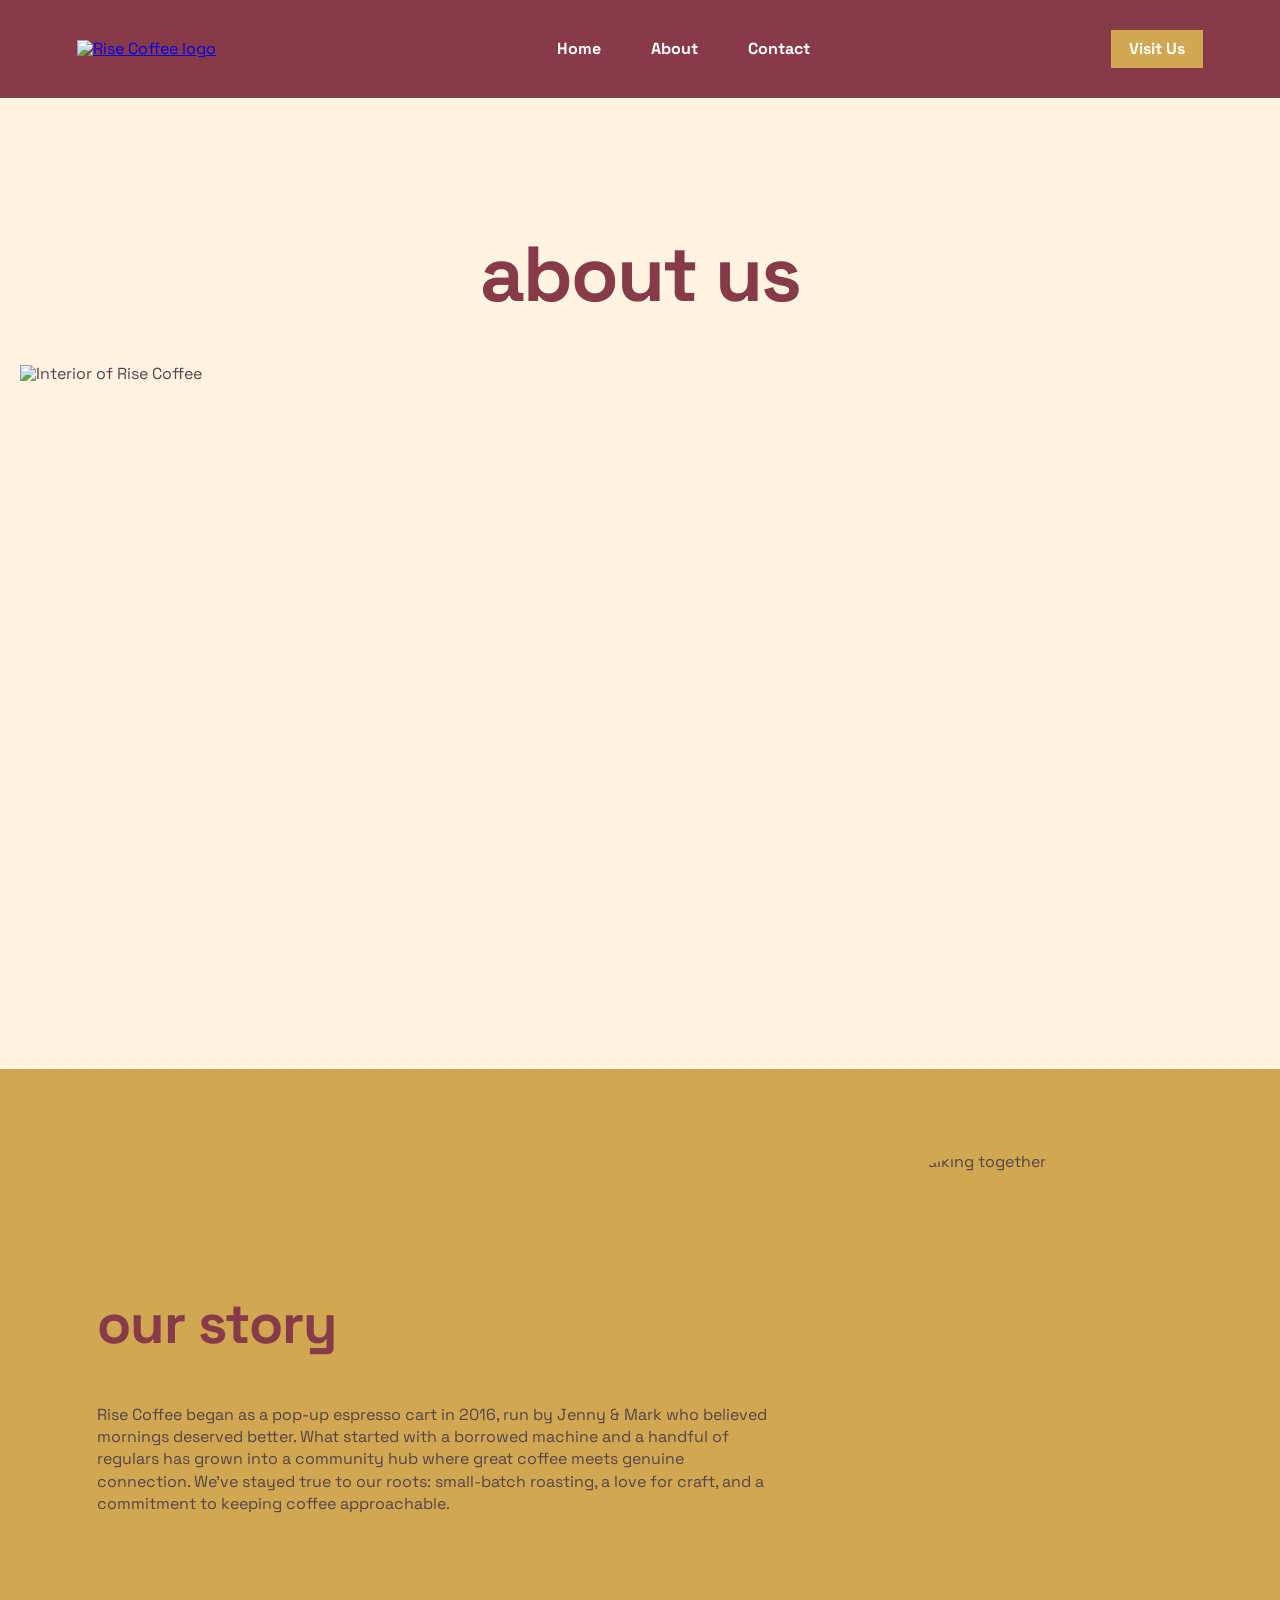
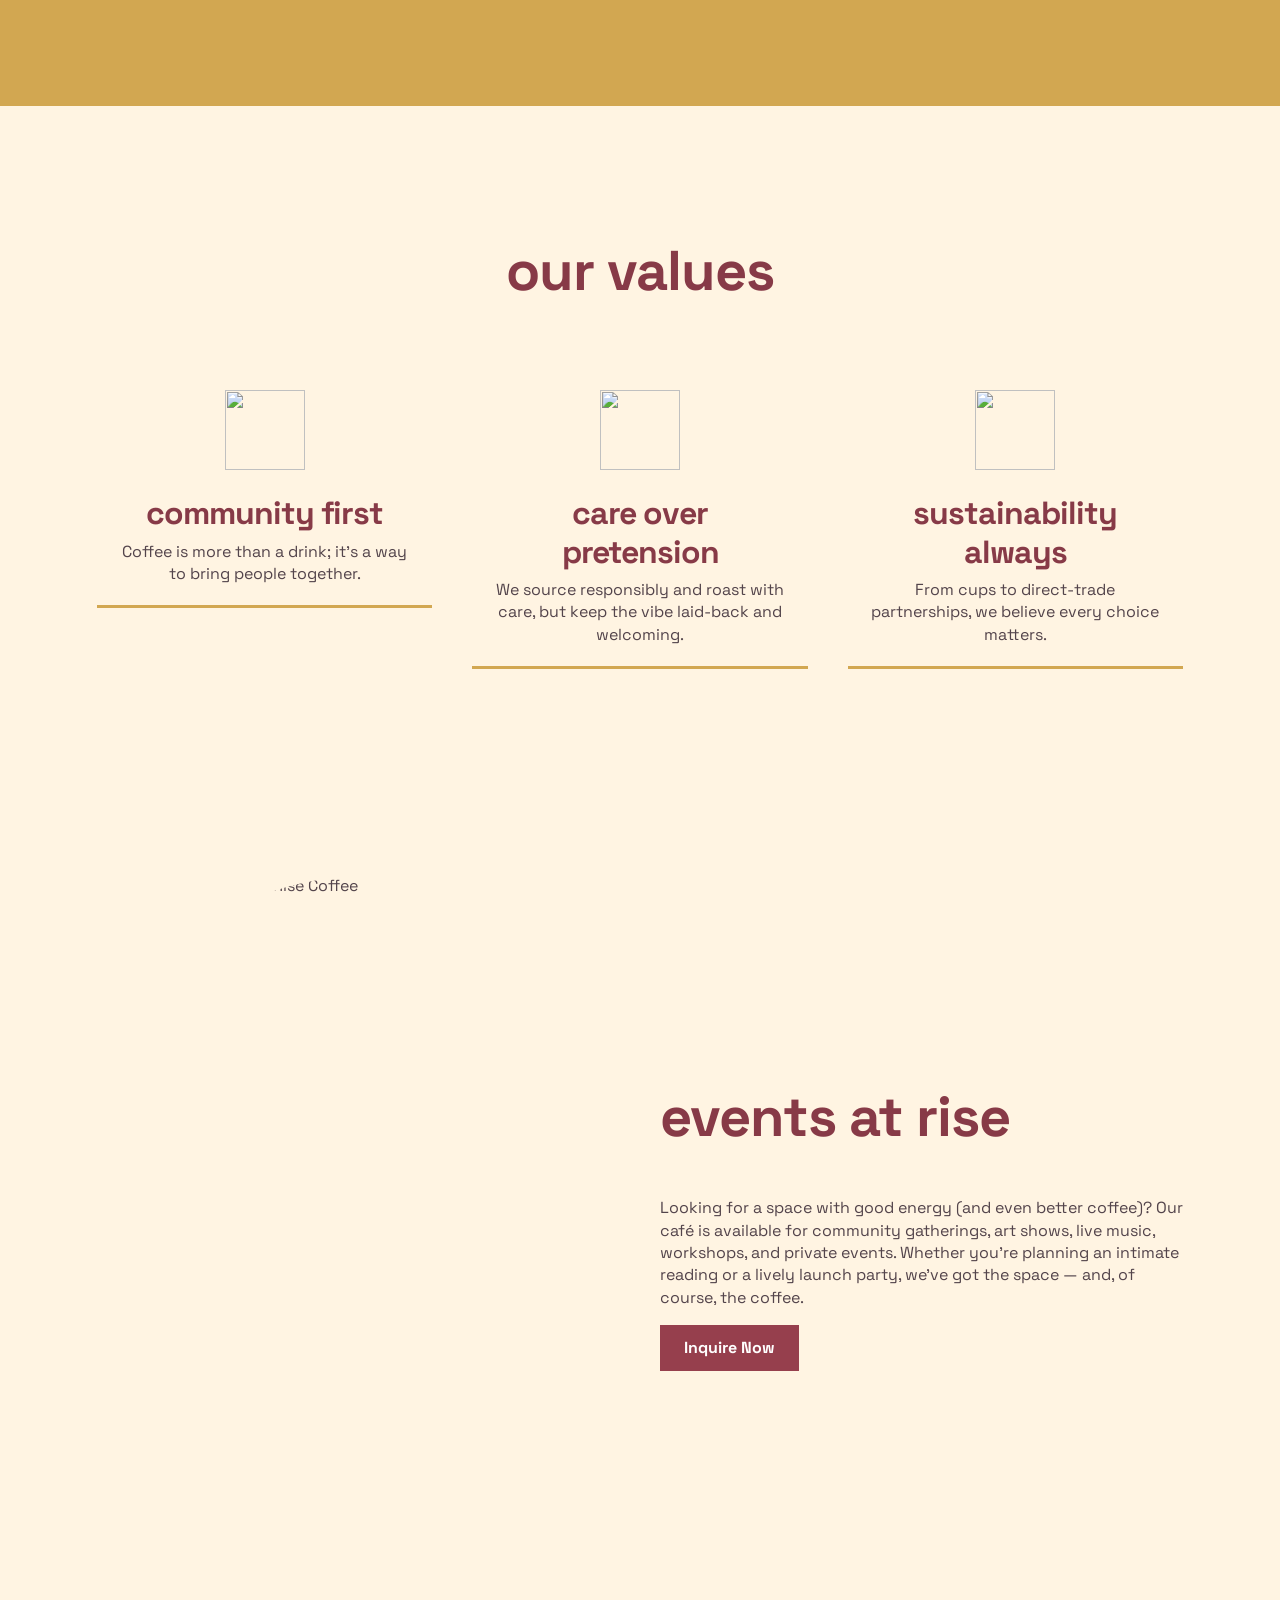
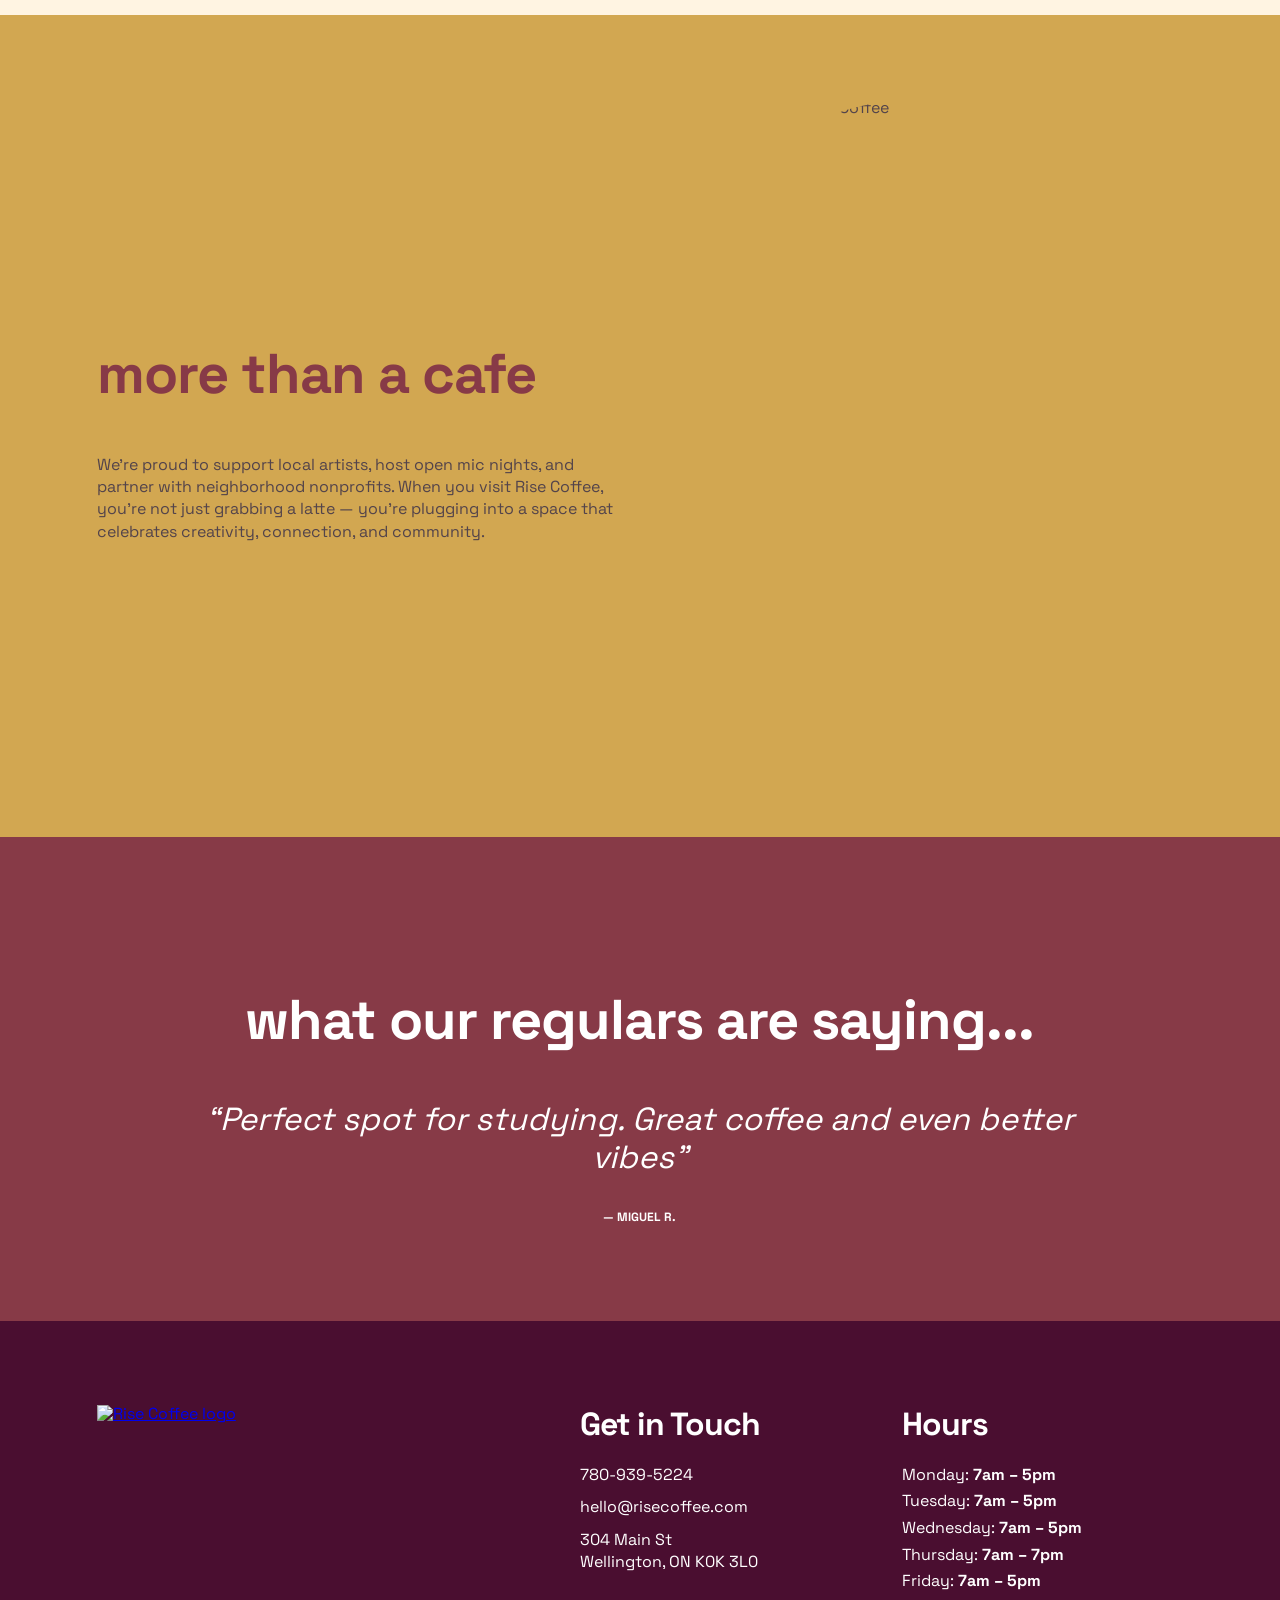
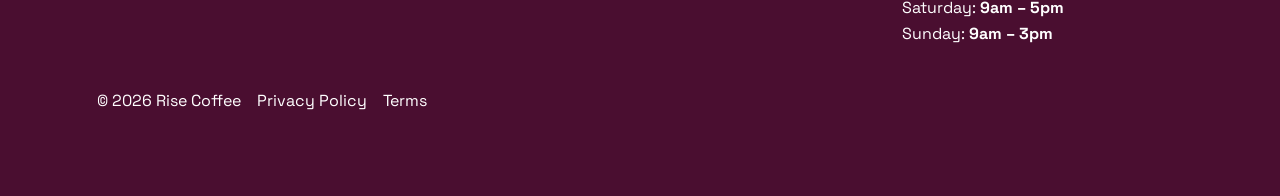
==== about.html @ d6e8d74e "rise coffe first upload" ====
<!DOCTYPE html>
<html>
<head> <!-- The head contains information about the page. -->

	<meta charset="utf-8">
	<meta name="viewport" content="width=device-width, initial-scale=1">
	
	<title>Rise Coffee | About</title>

	<!-- STYLES -->
	<link rel="stylesheet" type="text/css" href="normalize.css">
	<link rel="stylesheet" type="text/css" href="layout.css">
	<link rel="stylesheet" type="text/css" href="style.css">

	<!-- FONTS -->
	<link rel="preconnect" href="https://fonts.googleapis.com">
	<link rel="preconnect" href="https://fonts.gstatic.com" crossorigin>
	<link href="https://fonts.googleapis.com/css2?family=Space+Grotesk:wght@300..700&display=swap" rel="stylesheet">


</head>

<body>
		<!-- HEADER -->
<header>

  <!-- LOGO -->
  <a href="index.html">
    <img
      class="site-logo"
      src="images/rise-logo.svg"
      alt="Rise Coffee logo">
  </a>


  <!-- NAVIGATION -->
  <nav>

    <ul>
      <li>
        <a class="nav-link" href="index.html">Home</a>
      </li>

      <li>
        <a class="nav-link" href="about.html">About</a>
      </li>

      <li>
        <a class="nav-link" href="contact.html">Contact</a>
      </li>
    </ul>

  </nav>


  <!-- VISIT US -->
  <a
    class="button nav-visit"
    href="index.html#visit">
    Visit Us
  </a>


  <!-- HAMBURGER -->
  <div class="hamburger">

    <div class="hamburger-bar"></div>
    <div class="hamburger-bar"></div>
    <div class="hamburger-bar"></div>

  </div><!-- HAMBURGER ENDS -->

</header>
<!-- HEADER ENDS -->

    <!-- MAIN -->
	<main>

	<!-- ABOUT US SECTION -->
<section class="section-padding">

	<div class="container about-hero-container">

		<!-- ABOUT US HEADING -->
		<div class="row">

			<div class="col col-lg-12">

				<h1 class="text-center">about us</h1>

			</div><!-- ABOUT US HEADING COLUMN ENDS -->

		</div><!-- HEADING ROW ENDS -->

<!-- ABOUT US IMAGE -->
<div class="row">

  <div class="col col-lg-12">

    <div class="about-hero-wrap">

      <div class="about-hero-image">
        <img class="about-hero-photo"
          src="images/rise-coffee-2.jpg"
          alt="Interior of Rise Coffee">
      </div>

      <img class="about-hero-icon"
        src="images/rise-icon-4.svg"
        alt="">

    </div>

  </div><!-- ABOUT US IMAGE COLUMN ENDS -->

</div><!-- IMAGE ROW ENDS -->

	</div><!-- CONTAINER ENDS -->

</section>
<!-- ABOUT US SECTION ENDS -->

		<!-- OUR STORY SECTION -->
<section class="background-gold section-padding">

	<div class="container">

		<div class="row row-align-center">

			<!-- OUR STORY TEXT -->
			
			<div class="col col-lg-8 col-md-12 col-sm-12">

				<h2>our story</h2>

				<p>
					Rise Coffee began as a pop-up espresso cart in 2016, run by Jenny &amp; Mark who believed mornings deserved better. What started with a borrowed machine and a handful of regulars has grown into a community hub where great coffee meets genuine connection. We’ve stayed true to our roots: small-batch roasting, a love for craft, and a commitment to keeping coffee approachable.
				</p>

			</div><!-- OUR STORY TEXT COLUMN ENDS -->


			<!-- OUR STORY IMAGE -->

			<div class="col col-lg-4 col-md-12 col-sm-12">

  <div class="story-img-wrap">
    <img class="story-img"
      src="images/rise-coffee-7.jpg"
      alt="Two people walking together">
  </div>

</div><!-- OUR STORY IMAGE COLUMN ENDS -->

		</div><!-- ROW ENDS -->

	</div><!-- CONTAINER ENDS -->

</section>
<!-- OUR STORY SECTION ENDS -->

		<!-- OUR VALUES SECTION -->
<section class="section-padding">

	<div class="container">

		<!-- OUR VALUES HEADING -->
		<!-- VALUES ROW -->
<div class="row row-justify-center">

			<div class="col col-lg-12">

				<h2 class="text-center">our values</h2>

			</div><!-- OUR VALUES HEADING COLUMN ENDS -->

		</div><!-- HEADING ROW ENDS -->


		<!-- VALUES ROW -->
	
		<div class="row row-justify-center">

			<!-- COMMUNITY FIRST -->
			<div class="col col-lg-4 col-md-6 col-sm-12 text-center">

				<div class="value-block">

					<img class="value-icon"
						src="images/Icon.svg"
						alt="">

					<h3>community first</h3>

					<p>
						Coffee is more than a drink; it’s a way to bring people together.
					</p>

				</div>

			</div><!-- COMMUNITY FIRST COLUMN ENDS -->


			<!-- CARE OVER PRETENSION -->
		
		<div class="col col-lg-4 col-md-6 col-sm-12 text-center">

				<div class="value-block">

					<img class="value-icon"
						src="images/Frame.svg"
						alt="">

					<h3>care over pretension</h3>

					<p>
						We source responsibly and roast with care, but keep the vibe laid-back and welcoming.
					</p>

				</div>

			</div><!-- CARE OVER PRETENSION COLUMN ENDS -->


			<!-- SUSTAINABILITY ALWAYS -->

		<div class="col col-lg-4 col-md-6 col-sm-12 text-center">

				<div class="value-block">

					<img class="value-icon"
						src="images/Leaf.svg"
						alt="">

					<h3>sustainability always</h3>

					<p>
						From cups to direct-trade partnerships, we believe every choice matters.
					</p>

				</div>

			</div><!-- SUSTAINABILITY ALWAYS COLUMN ENDS -->

		</div><!-- VALUES ROW ENDS -->

	</div><!-- CONTAINER ENDS -->

</section>
<!-- OUR VALUES SECTION ENDS -->

		<!-- EVENTS AT RISE SECTION -->
<section class="section-padding">

	<div class="container">

		<div class="row row-align-center">

			<!-- EVENTS IMAGE -->
<div class="col col-lg-6 col-md-12 col-sm-12">

  <div class="events-img-wrap">
    <img class="events-img"
      src="images/rise-coffee-8.jpg"
      alt="Community event at Rise Coffee">
  </div>

</div><!-- EVENTS IMAGE COLUMN ENDS -->


			<!-- EVENTS CONTENT -->
			<div class="col col-lg-6 col-md-12 col-sm-12">

				<h2>events at rise</h2>

				<p>
					Looking for a space with good energy (and even better coffee)? Our café is available for community gatherings, art shows, live music, workshops, and private events. Whether you’re planning an intimate reading or a lively launch party, we’ve got the space — and, of course, the coffee.
				</p>

				<a class="button-secondary" href="contact.html">Inquire Now</a>

			</div><!-- EVENTS CONTENT COLUMN ENDS -->

		</div><!-- ROW ENDS -->

	</div><!-- CONTAINER ENDS -->

</section>
<!-- EVENTS AT RISE SECTION ENDS -->

		<!-- MORE THAN A CAFE SECTION -->
<section class="background-gold section-padding">

	<div class="container">

		<div class="row row-align-center">

			<!-- MORE THAN A CAFE CONTENT -->
			<div class="col col-lg-6 col-md-12 col-sm-12">

				<h2>more than a cafe</h2>

				<p>
					We’re proud to support local artists, host open mic nights, and partner with neighborhood nonprofits. When you visit Rise Coffee, you’re not just grabbing a latte — you’re plugging into a space that celebrates creativity, connection, and community.
				</p>

			</div><!-- MORE THAN A CAFE CONTENT COLUMN ENDS -->


			<!-- MORE THAN A CAFE IMAGE -->
  <div class="col col-lg-6 col-md-12 col-sm-12">

  <div class="cafe-img-wrap">
    <img class="cafe-img"
      src="images/rise-coffee-3.jpg"
      alt="Cup of coffee at Rise Coffee">
  </div>

</div><!-- MORE THAN A CAFE IMAGE COLUMN ENDS -->

		</div><!-- ROW ENDS -->

	</div><!-- CONTAINER ENDS -->

</section>
<!-- MORE THAN A CAFE SECTION ENDS -->

		<!-- TESTIMONIAL SECTION -->
<section class="background-maroon section-padding">

	<div class="container">

		<div class="row row-justify-center">

			<!-- TESTIMONIAL CONTENT -->
			<div class="col col-lg-10 col-md-12 col-sm-12 text-center">

				<img class="quote-icon"
					src="images/rise-icon-2.svg"
					alt="">

				<h2 class="text-light">
					what our regulars are saying...
				</h2>

				<p class="text-light quote">
					“Perfect spot for studying. Great coffee and even better vibes”
				</p>

				<p class="text-light attribution">
					— MIGUEL R.
				</p>

			</div><!-- TESTIMONIAL CONTENT COLUMN ENDS -->

		</div><!-- ROW ENDS -->

	</div><!-- CONTAINER ENDS -->

</section>
<!-- TESTIMONIAL SECTION ENDS -->


	</main>
	<!-- MAIN ENDS -->


<!-- FOOTER -->
<footer class="section-padding">

  <div class="container">

    <div class="row">

      <!-- FOOTER LOGO -->
      <div class="col col-lg-6 col-md-12 col-sm-12 footer-logo-column">

        <a href="index.html">
          <img
            class="site-logo"
            src="images/rise-logo.svg"
            alt="Rise Coffee logo">
        </a>

      </div><!-- FOOTER LOGO COLUMN ENDS -->


			      <!-- GET IN TOUCH -->
			<div class="col col-lg-3 col-md-6 col-sm-12 footer-contact">

			  <h3 class="text-light">Get in Touch</h3>

			  <p class="text-light">780-939-5224</p>

			  <p class="text-light">hello@risecoffee.com</p>

			  <p class="text-light">
			    304 Main St<br>
			    Wellington, ON K0K 3L0
			  </p>

			</div><!-- GET IN TOUCH COLUMN ENDS -->


      <!-- HOURS -->
      <div class="col col-lg-3 col-md-6 col-sm-12 footer-hours">

        <h3 class="text-light">Hours</h3>

        <ul class="hours-list text-light">
          <li>Monday: <strong>7am – 5pm</strong></li>
          <li>Tuesday: <strong>7am – 5pm</strong></li>
          <li>Wednesday: <strong>7am – 5pm</strong></li>
          <li>Thursday: <strong>7am – 7pm</strong></li>
          <li>Friday: <strong>7am – 5pm</strong></li>
          <li>Saturday: <strong>9am – 5pm</strong></li>
          <li>Sunday: <strong>9am – 3pm</strong></li>
        </ul>

      </div><!-- HOURS COLUMN ENDS -->


      <!-- FOOTER LEGAL -->
      <div class="col col-lg-12 col-md-12 col-sm-12 footer-legal-column">

        <p class="text-light text-small footer-legal">
          © 2026 Rise Coffee
          <span class="footer-link">Privacy Policy</span>
          <span class="footer-link">Terms</span>
        </p>

      </div><!-- FOOTER LEGAL COLUMN ENDS -->

    </div><!-- ROW ENDS -->

  </div><!-- CONTAINER ENDS -->

</footer>
<!-- FOOTER ENDS -->


</body>
</html>
---- layout.css ----
/* CONTAINER */
.container {
	display: block;
	width: 88%;
	max-width: 1400px;
	margin: 0 auto;


}

.container-full{
	display:block;
	width: 100%;
	overflow: hidden;
}


/* ROW */

.row{

	display:flex;
	flex-wrap: wrap;
	align-items: stretch;
	margin: 0px-20px;
	
}

.row-justify-end {justify-content: flex-end;}
.row-justify-center {justify-content: center;}
.row-justify-between {justify-content: space-between;}

.row-align-end {align-items: flex-end;}
.row-align-center {align-items: center;}


/* COLUMNS */

.col{
	flex-grow: 1;
	flex-shrink: 1;
	flex-basis: 0%;
	padding: 0px 20px;
	 
}

.col-lg-1 {max-width: 8.33%;}
.col-lg-2 {max-width: 16.67%;}
.col-lg-3 {max-width: 25%;}
.col-lg-4 {max-width: 33.33%;}
.col-lg-5 {max-width: 41.67%;}
.col-lg-6 {max-width: 50%;}
.col-lg-7 {max-width: 58.33%;}
.col-lg-8 {max-width: 66.67%;}
.col-lg-9 {max-width: 75%;}
.col-lg-10 {max-width: 83.33%;}
.col-lg-11 {max-width: 91.67%;}
.col-lg-12 {max-width: 100%;}

/* UTILITIES */

.section-padding {padding: 84px 0px;}
.text-center {text-align: center;}
.text-right {text-align: right;}
.img-full {display: block; width: 100%;}





/* ============================================
   TABLET   481 to 768
   ============================================ */

@media screen and (max-width: 768px) and (min-width: 481px) {

	.col-md-1  { flex-basis: 8.33%;   max-width: 8.33%; }
	.col-md-2  { flex-basis: 16.67%;  max-width: 16.67%; }
	.col-md-3  { flex-basis: 25.00%;  max-width: 25.00%; }
	.col-md-4  { flex-basis: 33.33%;  max-width: 33.33%; }
	.col-md-5  { flex-basis: 41.67%;  max-width: 41.67%; }
	.col-md-6  { flex-basis: 50.00%;  max-width: 50.00%; }
	.col-md-7  { flex-basis: 58.33%;  max-width: 58.33%; }
	.col-md-8  { flex-basis: 66.67%;  max-width: 66.67%; }
	.col-md-9  { flex-basis: 75.00%;  max-width: 75.00%; }
	.col-md-10 { flex-basis: 83.33%;  max-width: 83.33%; }
	.col-md-11 { flex-basis: 91.67%;  max-width: 91.67%; }
	.col-md-12 { flex-basis: 100%;    max-width: 100%; }

}

/* ============================================
   SMARTPHONE   480 and below
   Written after the tablet block, so it wins.
   ============================================ */

@media screen and (max-width: 480px) {

	.col-sm-1  { flex-basis: 8.33%;   max-width: 8.33%; }
	.col-sm-2  { flex-basis: 16.67%;  max-width: 16.67%; }
	.col-sm-3  { flex-basis: 25.00%;  max-width: 25.00%; }
	.col-sm-4  { flex-basis: 33.33%;  max-width: 33.33%; }
	.col-sm-5  { flex-basis: 41.67%;  max-width: 41.67%; }
	.col-sm-6  { flex-basis: 50.00%;  max-width: 50.00%; }
	.col-sm-7  { flex-basis: 58.33%;  max-width: 58.33%; }
	.col-sm-8  { flex-basis: 66.67%;  max-width: 66.67%; }
	.col-sm-9  { flex-basis: 75.00%;  max-width: 75.00%; }
	.col-sm-10 { flex-basis: 83.33%;  max-width: 83.33%; }
	.col-sm-11 { flex-basis: 91.67%;  max-width: 91.67%; }
	.col-sm-12 { flex-basis: 100%;    max-width: 100%; }

}
---- style.css ----
#/* GLOBAL STYLES */
html {box-sizing:border-box; }
*,*:before, *:after { box-sizing: inherit; }

body { 
  font-family:"Space Grotesk", sans-serif; 
  color: #53444B;
  background-color: #FFF4E2;

   }

header { 
   background-color: #873A47; 
   padding: 24px 6%;
    display: flex;
    align-items: center;
    justify-content: space-between;

}

.logo { width: 168px; }

/* HAMBURGER */

.hamburger {
  display: none;
  width: 32px;
  height: 24px;
  flex-direction: column;
  justify-content: space-between;
}

.hamburger-bar {
  width: 100%;
  height: 4px;
  background-color: #ffffff;
  border-radius: 2px;
}

/* BACKGROUNDS */

.background-gold { background-color: #D2A751; }
.background-maroon{ background-color:#873A47; }
.text-white {color: white;}


/* FONTS */

h1 {
  font-size: 78px; 
  line-height:100%; 
  font-weight:700; 
  letter-spacing: -2px; 
  color: #873A47;
}
h2 {
  font-size: 56px; 
  line-height:120%; 
  font-weight:700; 
  letter-spacing: -1px; 
  color: #873A47;
}
h3 {
  font-size: 32px; 
  line-height:120%; 
  font-weight:700; 
  letter-spacing: -1px; 
  color: #873A47;
}
p {
  font-size: 16px ;
  line-height:140%; 
  font-weight:400; 
  color: #53444B;

}



nav li { list-style:none; padding-left:0; } /* this is targeting th list items in the nav */
nav ul {
  display: flex;
  justify-content: center;
  gap: 50px;
}

.nav-link {
  color: #ffffff;
  text-decoration: none;
  font-weight: bold;
}
.paragraph-large { 
  font-size:40px;
  line-height:120%; 
  font-weight:700; 
  letter-spacing: -1px;
  color: #873A47;
 
}



/* ABOUT PAGE */

.background-maroon {
  background-color: #873A47;
}#

.text-center {
  text-align: center;
}

.text-light {
  color: #ffffff;
}


/* IMAGES */

.site-logo {
  width: 168px;
  height: auto;
}

.photo-full {
  width: 100%;
  height: auto;
}

.photo {
  width: 100%;
  height: auto;
}

.value-icon {
  width: 80px;
  height: auto;
}

.quote-icon {
  width: 100px;
  height: auto;
}

.events-img-wrap {
  width: 100%;
  aspect-ratio: 4/5;
  border-radius: 300px 300px 0 0;
  overflow: hidden;
}

.events-img {
  width: 100%;
  height: 100%;
  object-fit: cover;
}

.cafe-img-wrap {
  width: 100%;
  aspect-ratio: 4/5;
  border-radius: 300px 300px 0 0;
  overflow: hidden;
}

.cafe-img {
  width: 100%;
  height: 100%;
  object-fit: cover;
}

/* ABOUT HERO IMAGE */

.about-hero-container {
  width: 100%;
}

.about-hero-wrap {
  position: relative;
}

.about-hero-image {
  width: 100%;
  aspect-ratio: 2 / 1;
  overflow: hidden;
  position: relative;
}

.about-hero-photo {
  width: 100%;
  height: 100%;
  object-fit: cover;
}

.about-hero-icon {
  position: absolute;
  width: 16%;
  left: -7%;
  bottom: -8%;
  z-index: 2;
}

.story-img-wrap {
  width: 100%;
  aspect-ratio: 4/5;
  border-radius: 200px 200px 0px 0px;
  overflow: hidden;
}

.story-img {
  width: 100%;
  height: 100%;
  object-fit: cover;
}

/* VALUES */

.value-block {
  margin: 40px 0;
  padding: 0 20px 20px;
  border-bottom: 3px solid #D2A751;
}

.value-icon {
  width: 80px;
  height: 80px;
  object-fit: contain;
  margin-bottom: 16px;
}
.value-block h3 {
  margin: 8px 0;
}

.value-block p {
  margin: 0;
}


/* TESTIMONIAL */

.quote {
  font-size: 32px;
  line-height: 120%;
}

.attribution {
  font-size: 12px;
  line-height: 140%;
  font-weight: 700;

  }


  /* LINKS */

.button {
  background-color: #873A47;
  color: #ffffff;
  text-decoration: none;
  padding: 12px 20px;
}

.button:hover {
  background-color: #D2A751;
}

.button-gold {
  background-color: #D2A751;
  color: #ffffff;
  text-decoration: none;
  padding: 12px 20px;
}

/* STYLED BUTTONS */

.button {
  display: inline-block;
  color: #ffffff;
  padding: 10px 18px;
  background-color: #D2A751;
  text-decoration: none;
  font-weight: 700;
}



.button:hover{
background-color: #E6C27A;
}

.button-secondary{
  display: inline-block;
  color: white;
  padding: 10px 18px;
  background-color: #873A47;
  text-decoration: none;
  font-weight: bold;
}

.button-secondary:hover{
background-color: #4A0E30;
}


/* FOOTER */

footer {
  background-color: #4A0E30;
}

.footer-link {
  color: #ffffff;
  text-decoration: none;
}

.footer-legal {
  margin-top: 80px;
}

.footer-legal a {
  margin-left: 12px;
}


/* IMAGES */

.card-img-wrap {
  width:100%;
  aspect-ratio: 4/5;
  border-radius: 200px 200px 0px 0px;
  overflow:hidden;
} 

.card-img {
  width:100%;
  height:100%;
  object-fit: cover;
}

.hero-img{
  position:relative;
  background-image: url(images/rise-coffee-1.jpg);
  backgroung-size: cover;
  background-repeat: no-repeat;
  height: 600px;
}
.hero-icon{
  position:absolute;
  width:20%;
  top: -35%;
  right: -15%;
  transform:rotate(-12deg);
}

.gradient-1{
  width: 100%;
  position: absolute;
  bottom: 0; left: 0;
  z-index: 1;
}

.z-index-2{
  position: relative;
  z-index: 2;
}

.position-relative{
  position: relative;
  overflow: hidden;
}

/*GENERAL*/

 .card{
  display: flex;
  flex-direction: column;
  height: 100%;
  gap: 24px;
 }

.card-border{
  border-top: solid 4px #D2A751;
  border-bottom: solid 4px #D2A751;
  padding: 24px 0;
  flex-grow: 1;
}


/* CONTACT PAGE */


/* CONTACT SECTION */

.contact-section h1 {
  margin-top: 0;
  margin-bottom: 64px;
}


/* CONTACT CONTENT - FLEXBOX */

.contact-layout {
  display: flex;
  gap: 80px;
  align-items: flex-start;
}

.contact-info {
  flex: 1;
}

.contact-form-wrap {
  flex: 2;
}


/* CONTACT INFORMATION */

.contact-info h3 {
  margin-top: 0;
  margin-bottom: 8px;
}

.contact-info p {
  margin-top: 0;
  margin-bottom: 32px;
}

.hours-list {
  list-style: none;
  padding-left: 0;
  margin: 0;
}


/* CONTACT FORM */

.contact-form-wrap h3 {
  margin-top: 0;
}


/* FORM GRID */

.contact-form {
  display: grid;
  grid-template-columns: repeat(2, 1fr);
  gap: 20px;
}


/* FORM FIELD */

.form-field {
  display: flex;
  flex-direction: column;
}

.form-field label {
  font-size: 12px;
  margin-bottom: 6px;
}

.form-field input,
.form-field textarea {
  width: 100%;
  border: none;
  padding: 8px;
  background-color: white;
  font-family: "Space Grotesk", sans-serif;
}

/* MESSAGE FIELD */

.form-field textarea {
  height: 150px;
}

.form-message {
  grid-column: span 2;
}


/* CONTACT MAP */

.contact-map-wrap {
  height: 500px;
  overflow: hidden;
}

.contact-map {
  width: 100%;
  height: 100%;
  object-fit: cover;
}

.contact-form-wrap {
  max-width: 700px;
}

.contact-info .hours-list {
  color: #53444B;
}

.quote {
  font-style: italic;
}

/* TABLET */

@media screen and (max-width: 768px) and (min-width: 481px) {

  nav {
    display: none;
  }

  .nav-visit {
    display: none;
  }

  .hamburger {
    display: flex;
  }

  h1 {
    font-size: 56px;
  }

  h2 {
    font-size: 40px;
  }

  h3 {
    font-size: 28px;
  }

  .paragraph-large {
    font-size: 30px;
  }

  .section-padding {
    padding: 56px 0;
  }

  .story-img-wrap {
  margin-top: 32px;
}

.events-img-wrap {
  margin-bottom: 32px;
}

.cafe-img-wrap {
  margin-top: 32px;
}

.contact-layout {
  flex-direction: column;
  gap: 40px;
}

.contact-info {
  width: 100%;
}

.contact-form-wrap {
  width: 100%;
  max-width: 100%;
}

.contact-map-wrap {
  height: 400px;
}

.value-block {
  max-width: 320px;
  margin: 24px auto;
}

.footer-logo-column {
  display: none;
}

.footer-legal-column {
  margin-top: 32px;
}

.footer-contact {
  margin-bottom: 40px;
}

.footer-hours {
  margin-bottom: 32px;
}

.footer-legal-column {
  margin-top: 0;
}

.footer-contact,
.footer-hours {
  margin-bottom: 32px;
}

.footer-contact h3,
.footer-hours h3 {
  margin-bottom: 20px;
}

.footer-legal-column {
  margin-top: 8px;
}

}

/* SMARTPHONE */

@media screen and (max-width: 480px) {

  header {
    padding: 16px 6%;
  }

  .site-logo {
    width: 104px;
  }

  nav {
    display: none;
  }

  .nav-visit {
    display: none;
  }

  .hamburger {
    display: flex;
  }

  h1 {
    font-size: 40px;
  }

  h2 {
    font-size: 32px;
  }

  h3 {
    font-size: 24px;
  }

  .paragraph-large {
    font-size: 24px;
  }

  .section-padding {
    padding: 40px 0;
  }

  .story-img-wrap {
  margin-top: 24px;
}

.value-block {
  margin: 24px auto;
}

.events-img-wrap {
  margin-bottom: 24px;
}

.cafe-img-wrap {
  margin-top: 24px;
}

.quote-icon {
  width: 80px;
}

.contact-form {
  grid-template-columns: 1fr;
}

.form-message {
  grid-column: span 1;
}



.contact-map-wrap {
  height: 300px;
}

.contact-section h1 {
  margin-bottom: 40px;
}

.contact-layout {
  gap: 40px;
}

.contact-form-wrap {
  width: 100%;
  max-width: 100%;
}

.quote-icon {
  width: 80px;
}

.value-block {
  max-width: 320px;
  margin: 24px auto;
}

.footer-logo-column {
  display: none;
}

.footer-legal-column {
  margin-top: 16px;
  margin-bottom: 0;
}

footer .footer-legal-column {
  margin-bottom: 0;
}

footer {
  padding-top: 48px;
  padding-bottom: 32px;
}

.footer-contact {
  margin-bottom: 40px;
}

.footer-hours {
  margin-bottom: 40px;
}

.footer-contact h3,
.footer-hours h3 {
  margin-bottom: 20px;
}

.footer-contact p {
  margin-bottom: 10px;
}

.footer-legal-column {
  margin-top: 0;
  margin-bottom: 0;
}

.footer-legal {
  margin: 0;
}

footer {
  padding-top: 48px;
  padding-bottom: 28px;
}

footer .container {
  width: 100%;
}

footer .row {
  margin: 0;
}

footer .col {
  padding-left: 20px;
  padding-right: 20px;
}

.footer-contact {
  margin-bottom: 42px;
}

.footer-hours {
  margin-bottom: 36px;
}

.footer-contact h3,
.footer-hours h3 {
  margin-bottom: 18px;
}

.hours-list li {
  margin-bottom: 4px;
}

.footer-legal-column {
  margin-top: 0;
  margin-bottom: 0;
}

.footer-legal {
  margin: 0;
  line-height: 1.4;
}

.form-submit {
  grid-column: span 1;
}


}











.footer-legal-column {
  margin-top: 40px;
}

.footer-legal {
  margin: 0;
}

.footer-link {
  margin-left: 12px;
}


.footer-contact p {
  margin: 0 0 12px 0;
}

.hours-list {
  list-style: none;
  padding: 0;
  margin: 0;
}

.footer-contact h3,
.footer-hours h3 {
  margin-top: 0;
  margin-bottom: 24px;
}

.footer-legal {
  margin: 0;
}


.footer-contact,
.footer-hours,
.footer-legal-column {
  text-align: left;
}

.footer-contact h3,
.footer-hours h3 {
  margin-top: 0;
  margin-bottom: 20px;
}

.footer-contact p {
  margin: 0 0 10px 0;
  line-height: 1.4;
}

.hours-list {
  list-style: none;
  padding: 0;
  margin: 0;
}

.hours-list li {
  margin: 0 0 5px 0;
  line-height: 1.35;
}

.footer-legal-column {
  flex-basis: 100%;
  max-width: 100%;
  margin-top: 40px;
}

.footer-legal {
  margin: 0;
  text-align: left;
}

.form-submit {
  grid-column: span 2;
}

.button-secondary {
  background-color: #963f4d;
  color: #ffffff;
  padding: 14px 24px;
  border: none;
  text-decoration: none;
}
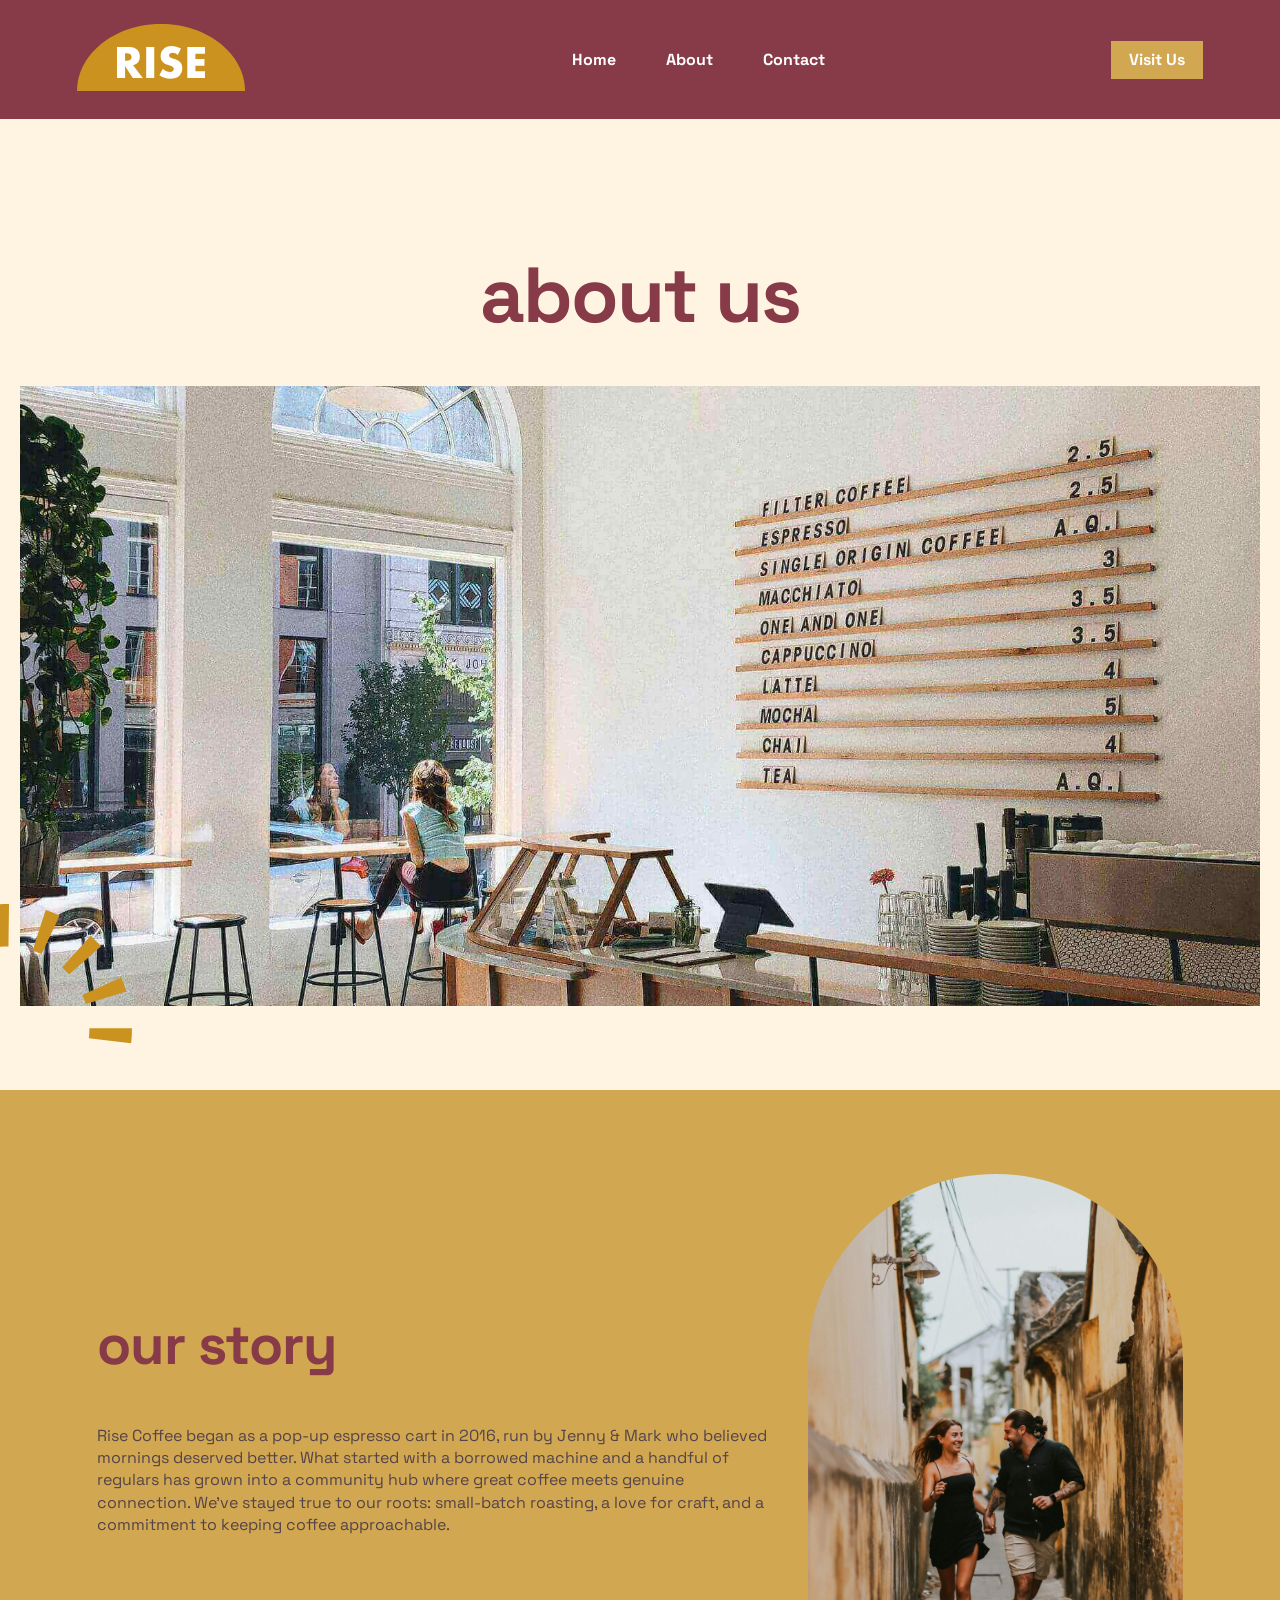
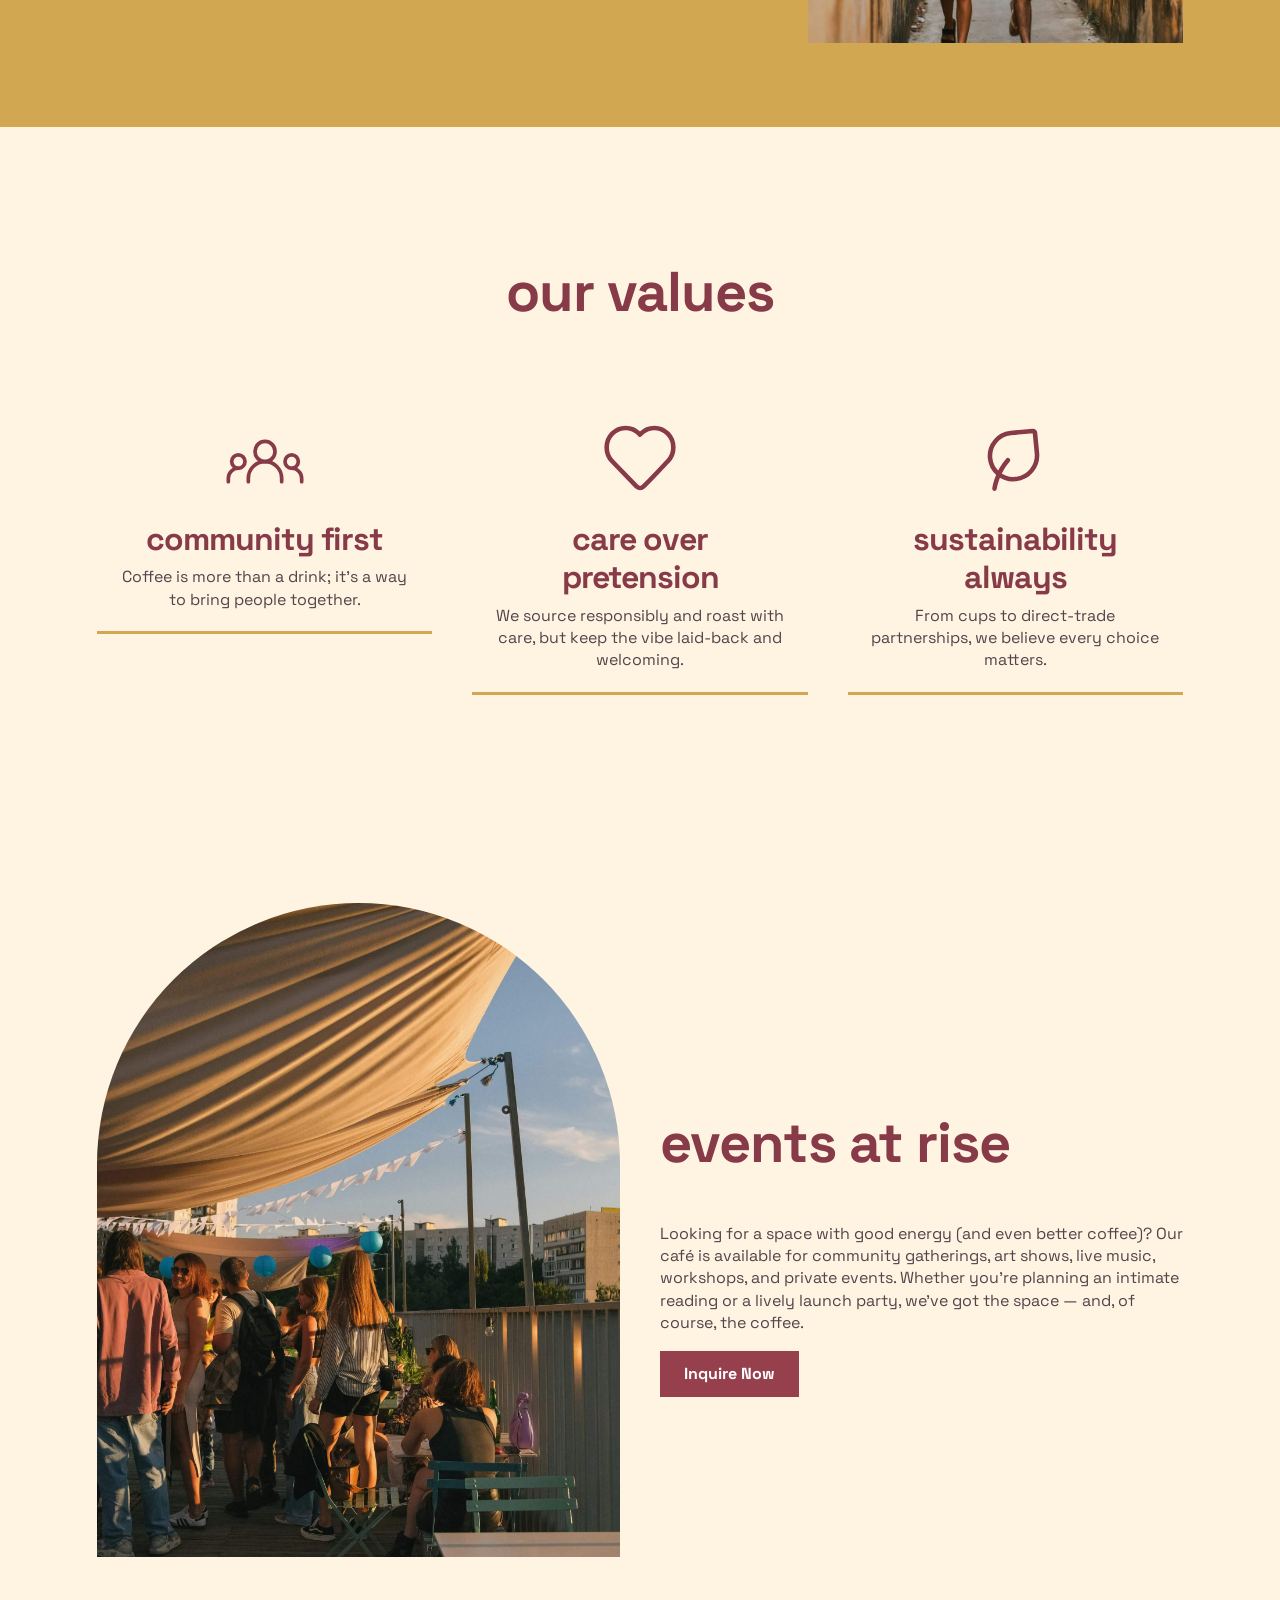
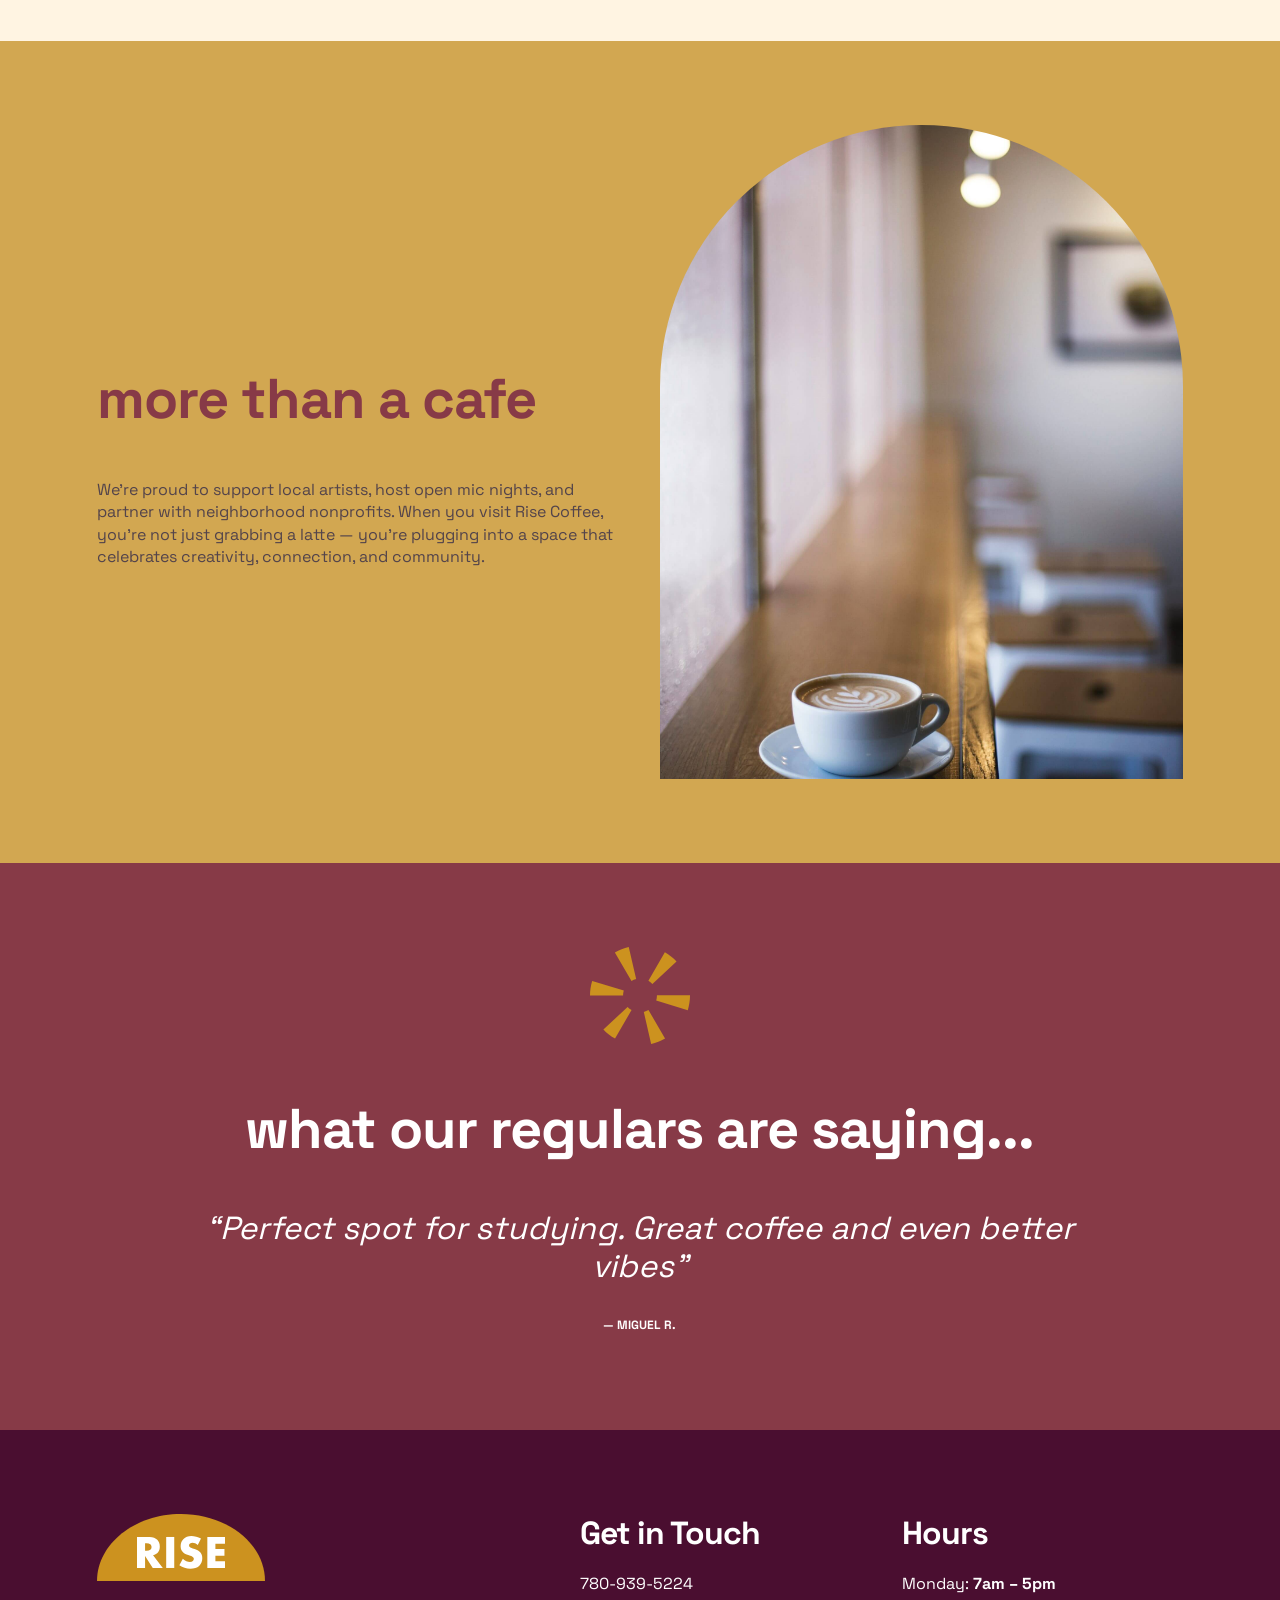
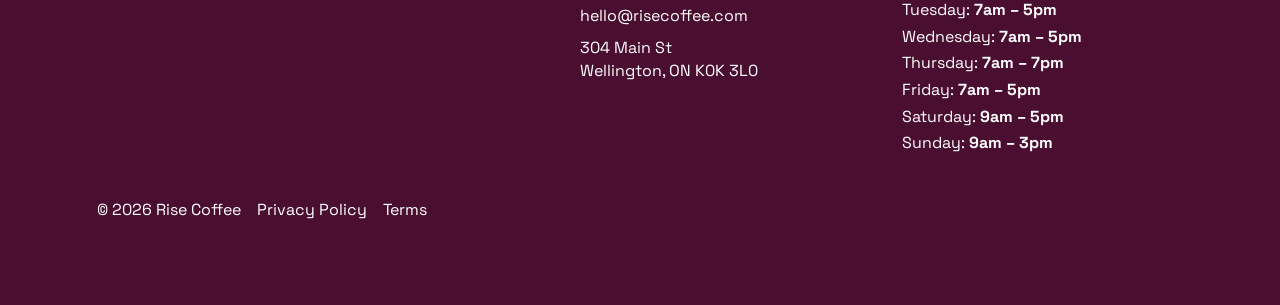
==== commit f4ae7eab: "adding meta" ====
--- a/about.html
+++ b/about.html
@@ -6,6 +6,8 @@
 	<meta name="viewport" content="width=device-width, initial-scale=1">
 	
 	<title>Rise Coffee | About</title>
+	<meta name="description" content="A neighbourhood coffee shop on Whyte Avenue. Single origin, roasted here, open from seven.">
+
 
 	<!-- STYLES -->
 	<link rel="stylesheet" type="text/css" href="normalize.css">
